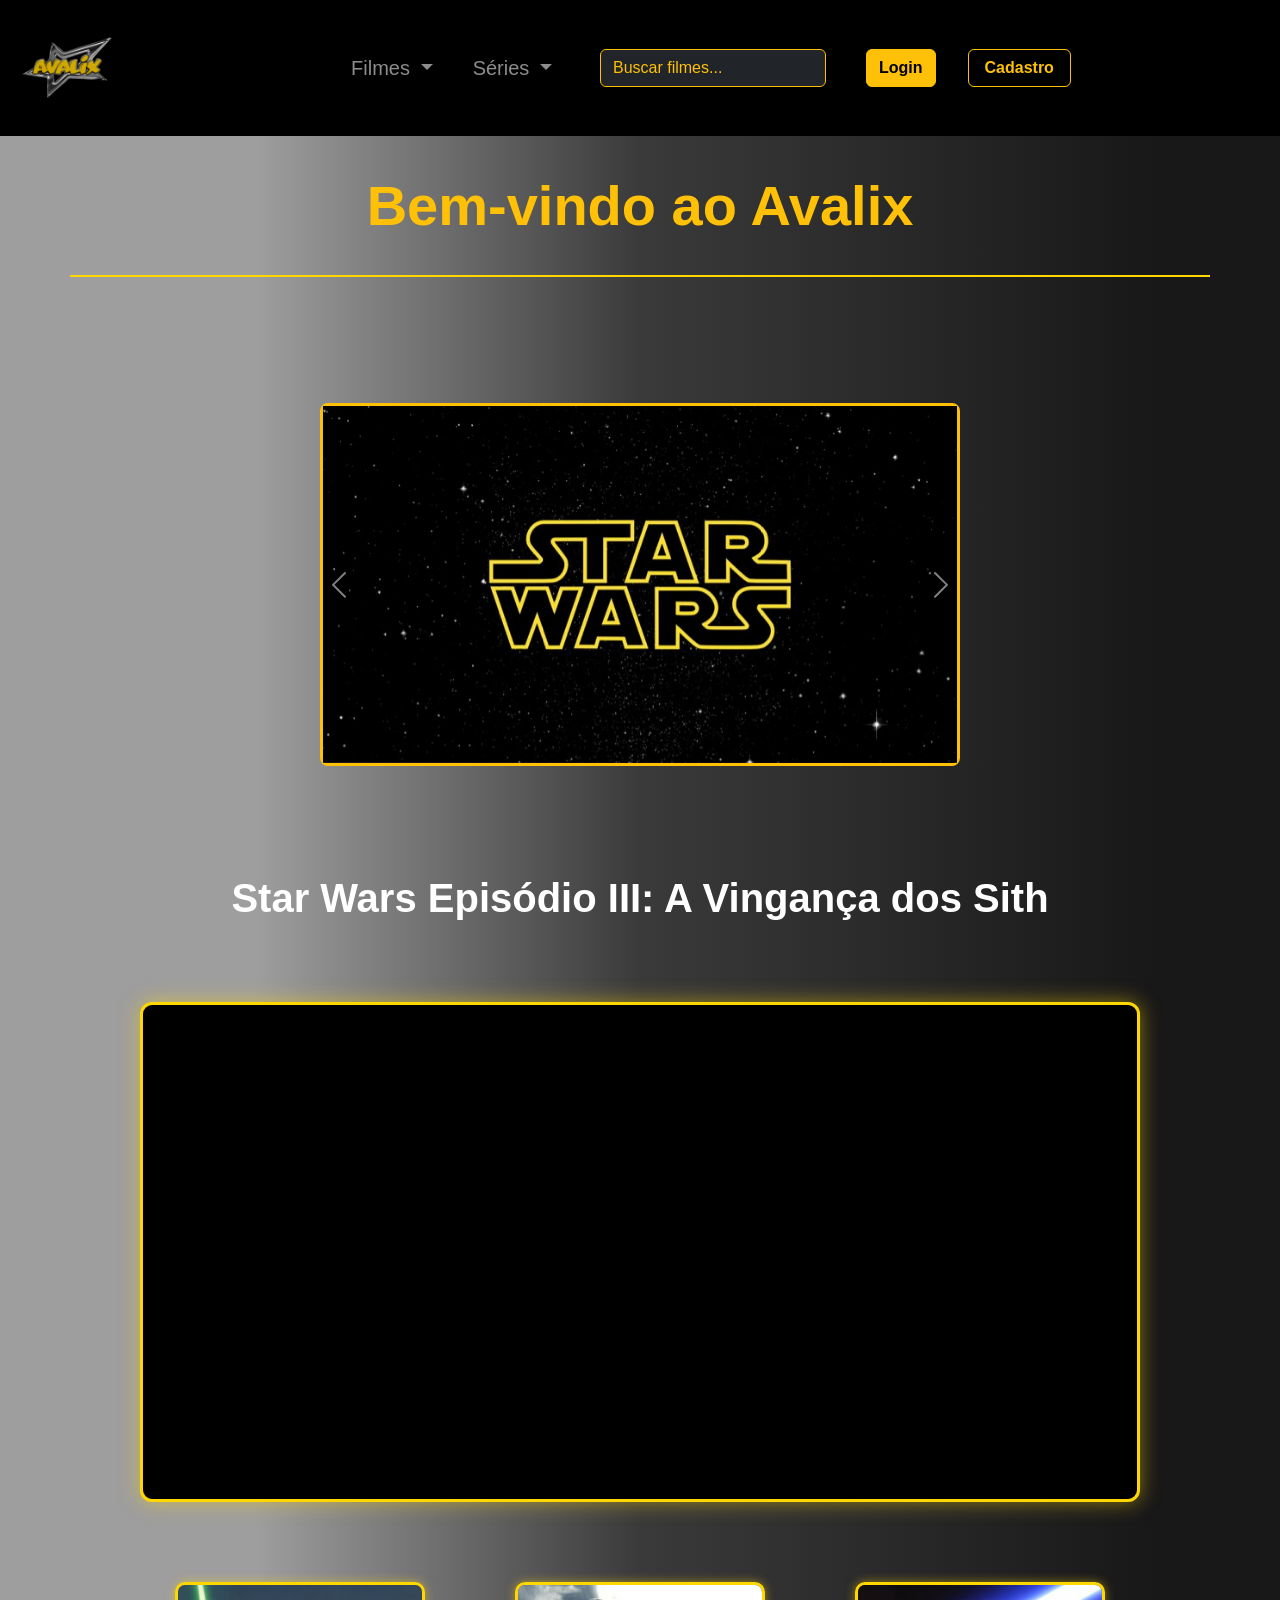
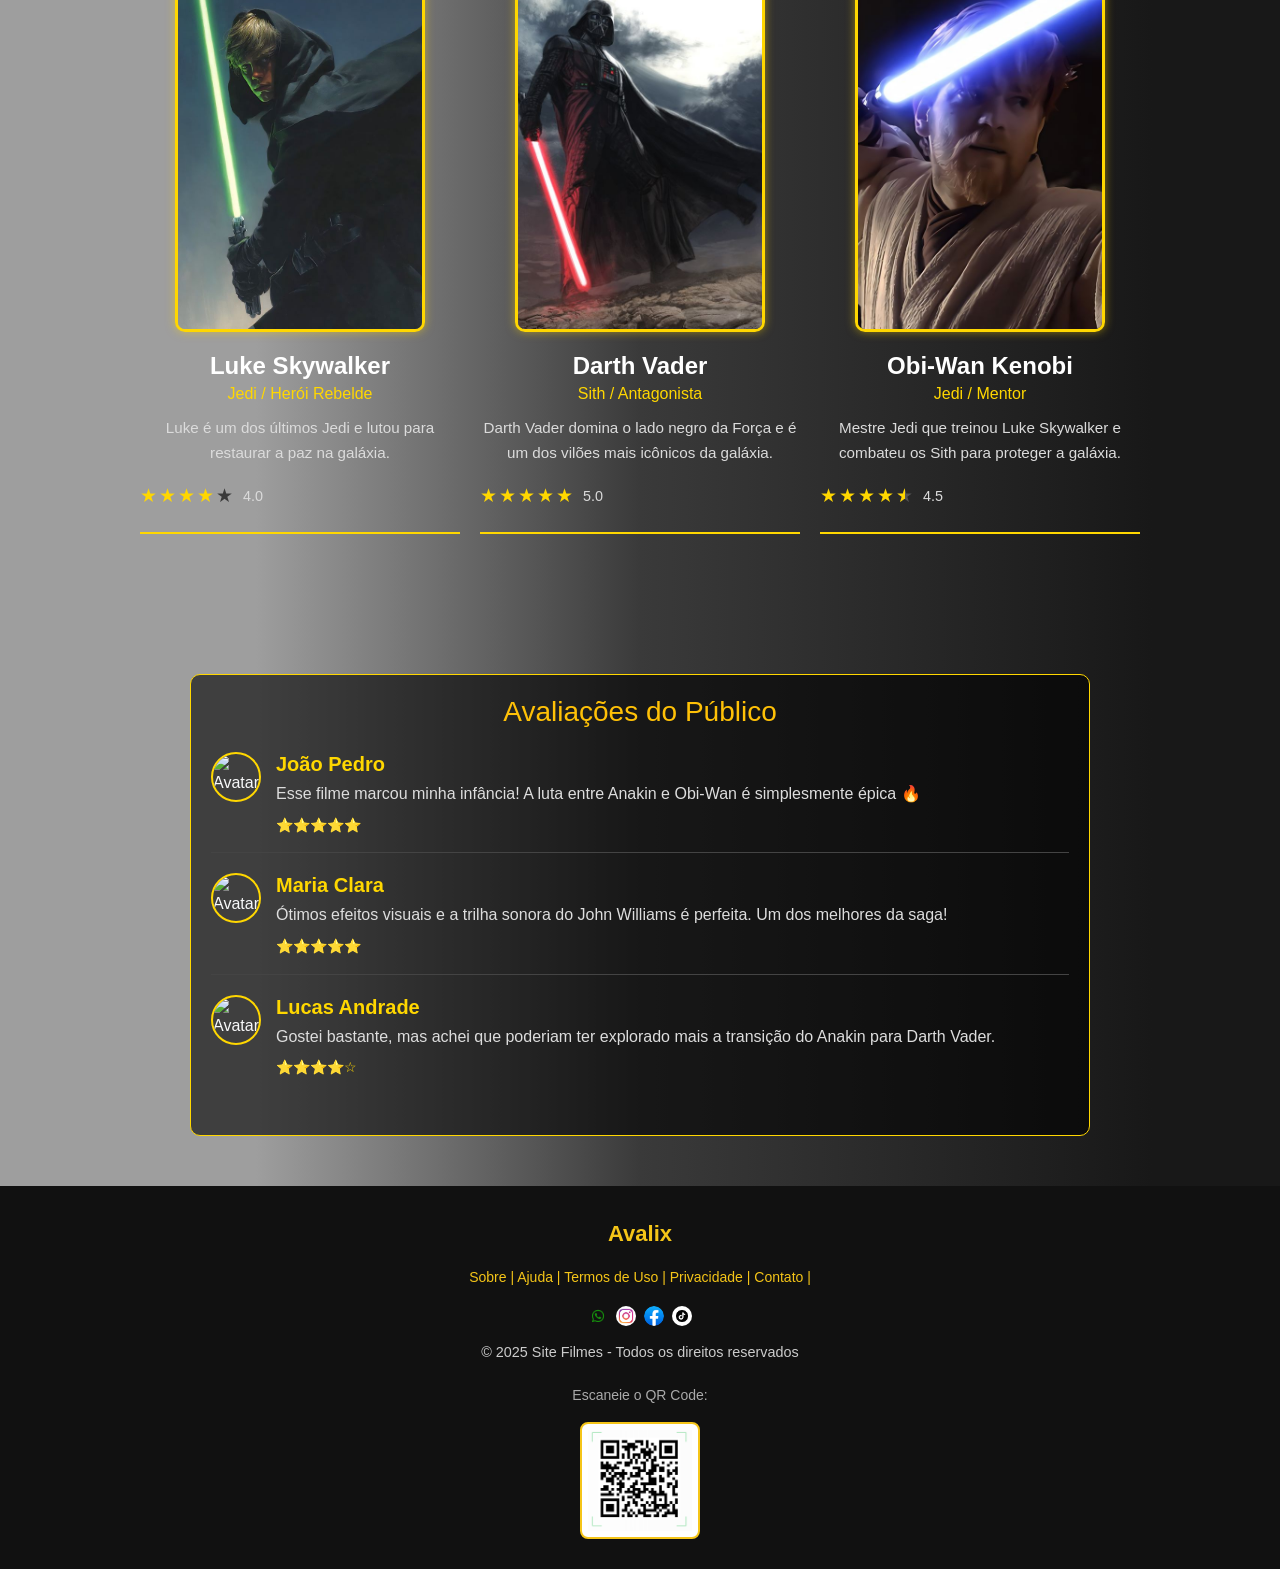
==== index3.html @ ba44b662 "Add files via upload" ====
<!DOCTYPE html>
<html lang="pt-br">

<head>
    <meta charset="UTF-8"> <!-- Define codificação de caracteres -->
    <meta name="viewport" content="width=device-width, initial-scale=1.0"> <!-- Responsividade para mobile -->
    <title>Avalix</title> <!-- Título da página -->

    <!-- Bootstrap CSS -->
    <link href="https://cdn.jsdelivr.net/npm/bootstrap@5.3.3/dist/css/bootstrap.min.css" rel="stylesheet">

    <!-- Estilo personalizado -->
    <link rel="stylesheet" href="./css/style3.css">
    <link rel="shortcut icon" href="img/janela_site.png" type="image/x-icon"> <!-- Favicon -->

    <!-- LINK AOS (animações) -->
    <link href="https://cdn.jsdelivr.net/npm/aos@2.3.4/dist/aos.css" rel="stylesheet">

    <style>
        body {
            padding-top: 100px; /* Espaço para não ficar atrás da navbar fixa */
        }
    </style>

</head>

<body class="bg-dark text-light"> <!-- Cor de fundo e texto -->

    <!-- NAVBAR -->
    <nav class="navbar navbar-expand-lg navbar-dark bg-black fixed-top">
        <div class="container-fluid">

            <!-- Logo -->
            <a class="navbar-brand fw-bold text-warning fs-5 d-flex align-items-center gap-2" href="#">
                <img src="img/Avalix.png" alt="Logo Avalix" style="height: 110px; width: auto;">
            </a>

            <!-- Botão hamburguer para mobile -->
            <button class="navbar-toggler" type="button" data-bs-toggle="collapse" data-bs-target="#navbarNav">
                <span class="navbar-toggler-icon"></span>
            </button>

            <!-- Itens da navbar -->
            <div class="collapse navbar-collapse" id="navbarNav">
                <ul class="navbar-nav mx-auto d-flex align-items-lg-center gap-lg-4">

                    <!-- Dropdown Filmes -->
                    <li class="nav-item dropdown">
                        <a class="nav-link dropdown-toggle fs-5" href="#" role="button" data-bs-toggle="dropdown">
                            Filmes
                        </a>
                        <ul class="dropdown-menu bg-black border-0">
                            <!-- Lista de gêneros de filmes -->
                            <li><a class="dropdown-item text-warning" href="#">Ação</a></li>
                            <li><a class="dropdown-item text-warning" href="#">Aventura</a></li>
                            <li><a class="dropdown-item text-warning" href="#">Animação</a></li>
                            <li><a class="dropdown-item text-warning" href="#">Biografia</a></li>
                            <li><a class="dropdown-item text-warning" href="#">Comédia</a></li>
                            <li><a class="dropdown-item text-warning" href="#">Comédia Romântica</a></li>
                            <li><a class="dropdown-item text-warning" href="#">Crime</a></li>
                            <li><a class="dropdown-item text-warning" href="#">Documentário</a></li>
                            <li><a class="dropdown-item text-warning" href="#">Drama</a></li>
                            <li><a class="dropdown-item text-warning" href="#">Esporte</a></li>
                            <li><a class="dropdown-item text-warning" href="#">Família</a></li>
                            <li><a class="dropdown-item text-warning" href="#">Fantasia</a></li>
                            <li><a class="dropdown-item text-warning" href="#">Ficção Científica</a></li>
                            <li><a class="dropdown-item text-warning" href="#">Guerra</a></li>
                            <li><a class="dropdown-item text-warning" href="#">História</a></li>
                            <li><a class="dropdown-item text-warning" href="#">Mistério</a></li>
                            <li><a class="dropdown-item text-warning" href="#">Romance</a></li>
                            <li><a class="dropdown-item text-warning" href="#">Suspense</a></li>
                            <li><a class="dropdown-item text-warning" href="#">Terror</a></li>
                        </ul>
                    </li>

                    <!-- Dropdown Séries -->
                    <li class="nav-item dropdown">
                        <a class="nav-link dropdown-toggle fs-5" href="#" role="button" data-bs-toggle="dropdown">
                            Séries
                        </a>
                        <ul class="dropdown-menu bg-black border-0">
                            <!-- Lista de gêneros de séries -->
                            <li><a class="dropdown-item text-warning" href="#">Ação</a></li>
                            <li><a class="dropdown-item text-warning" href="#">Aventura</a></li>
                            <li><a class="dropdown-item text-warning" href="#">Animação</a></li>
                            <li><a class="dropdown-item text-warning" href="#">Biografia</a></li>
                            <li><a class="dropdown-item text-warning" href="#">Comédia</a></li>
                            <li><a class="dropdown-item text-warning" href="#">Comédia Dramática</a></li>
                            <li><a class="dropdown-item text-warning" href="#">Crime / Policial</a></li>
                            <li><a class="dropdown-item text-warning" href="#">Documentário</a></li>
                            <li><a class="dropdown-item text-warning" href="#">Drama</a></li>
                            <li><a class="dropdown-item text-warning" href="#">Fantasia</a></li>
                            <li><a class="dropdown-item text-warning" href="#">Ficção Científica</a></li>
                            <li><a class="dropdown-item text-warning" href="#">Minissérie</a></li>
                            <li><a class="dropdown-item text-warning" href="#">Mistério</a></li>
                            <li><a class="dropdown-item text-warning" href="#">Reality Show</a></li>
                            <li><a class="dropdown-item text-warning" href="#">Romance</a></li>
                            <li><a class="dropdown-item text-warning" href="#">Suspense / Thriller</a></li>
                            <li><a class="dropdown-item text-warning" href="#">Terror</a></li>
                        </ul>
                    </li>

                    <!-- Barra de Pesquisa -->
                    <li class="nav-item d-flex align-items-center my-2 my-lg-0">
                        <form class="d-flex mx-lg-3 w-100">
                            <input class="form-control bg-dark text-light border-warning" type="search"
                                placeholder="Buscar filmes..." aria-label="Buscar">
                        </form>
                    </li>

                    <!-- Botão Login -->
                    <li class="nav-item my-2 my-lg-0">
                        <button class="btn btn-warning fw-bold w-100 w-lg-auto" data-bs-toggle="modal"
                            data-bs-target="#loginModal">
                            Login
                        </button>
                    </li>

                    <!-- Botão Cadastro -->
                    <li class="nav-item my-2 my-lg-0">
                        <button class="btn btn-outline-warning fw-bold w-100 w-lg-auto ms-lg-2" data-bs-toggle="modal"
                            data-bs-target="#registerModal">
                            Cadastro
                        </button>
                    </li>
                </ul>
            </div>
        </div>
    </nav>

    <!-- Modal Login -->
    <div class="modal fade" id="loginModal" tabindex="-1" aria-labelledby="loginModalLabel" aria-hidden="true">
        <div class="modal-dialog">
            <div class="modal-content bg-black text-light">
                <div class="modal-header border-0">
                    <h5 class="modal-title text-warning" id="loginModalLabel">Login</h5>
                    <button type="button" class="btn-close btn-close-white" data-bs-dismiss="modal"></button>
                </div>
                <div class="modal-body">
                    <form id="loginForm">
                        <div class="mb-3">
                            <label class="form-label">Email</label>
                            <input type="email" class="form-control" placeholder="Digite seu email" required>
                        </div>
                        <div class="mb-3">
                            <label class="form-label">Senha</label>
                            <input type="password" class="form-control" placeholder="Digite sua senha" required>
                        </div>
                        <button type="submit" class="btn btn-warning w-100 fw-bold">Entrar</button>
                    </form>
                </div>
            </div>
        </div>
    </div>

    <!-- Modal Cadastro -->
    <div class="modal fade" id="registerModal" tabindex="-1" aria-labelledby="registerModalLabel" aria-hidden="true">
        <div class="modal-dialog">
            <div class="modal-content bg-black text-light">
                <div class="modal-header border-0">
                    <h5 class="modal-title text-warning" id="registerModalLabel">Cadastro</h5>
                    <button type="button" class="btn-close btn-close-white" data-bs-dismiss="modal"></button>
                </div>
                <div class="modal-body">
                    <form id="registerForm">
                        <div class="mb-3">
                            <label class="form-label">Nome</label>
                            <input type="text" class="form-control" placeholder="Digite seu nome" required>
                        </div>
                        <div class="mb-3">
                            <label class="form-label">Email</label>
                            <input type="email" class="form-control" placeholder="Digite seu email" required>
                        </div>
                        <div class="mb-3">
                            <label class="form-label">Senha</label>
                            <input type="password" class="form-control" placeholder="Crie uma senha" required>
                        </div>
                        <button type="submit" class="btn btn-warning w-100 fw-bold">Cadastrar</button>
                    </form>
                </div>
            </div>
        </div>
    </div>

    <!-- HERO -->
    <header class="text-center py-5 bg-dark">
        <div class="container">
            <h1 class="display-4 text-warning fw-bold mt-4">Bem-vindo ao Avalix</h1>
            <p class="lead"></p> <!-- Descrição opcional -->
        </div>
    </header>

    <!-- CARROSSEL -->
    <div id="carouselExampleAutoplaying" class="carousel slide py-5 bg-dark d-flex justify-content-center"
        data-bs-ride="carousel" data-bs-interval="3000" data-bs-pause="false">

        <div class="position-relative w-50 border border-3 border-warning rounded-3">

            <div class="carousel-inner">
                <!-- Slides do carrossel -->
                <div class="carousel-item active">
                    <a href="./index.html">
                    <img src="./img/Star Wars Carrosel.jpg" class="d-block w-100 img-fluid" alt="carrosel img 1">
                    </a>
                </div>
                <div class="carousel-item">
                    <img src="./img/Como Treinar o seu Dragão Carrosel.jpg" class="d-block w-100 img-fluid"
                        alt="carrosel img 2">
                </div>
                <div class="carousel-item">
                    <a href="./index2.html">
                        <img src="./img/Stranger Things Carrosel.jpg" class="d-block w-100 img-fluid"
                            alt="carrosel img 3">
                    </a>
                </div>
            </div>

            <!-- Botões de controle do carrossel -->
            <button class="carousel-control-prev" type="button" data-bs-target="#carouselExampleAutoplaying"
                data-bs-slide="prev">
                <span class="carousel-control-prev-icon" aria-hidden="true"></span>
                <span class="visually-hidden">Anterior</span>
            </button>
            <button class="carousel-control-next" type="button" data-bs-target="#carouselExampleAutoplaying"
                data-bs-slide="next">
                <span class="carousel-control-next-icon" aria-hidden="true"></span>
                <span class="visually-hidden">Próximo</span>
            </button>

        </div>
    </div>

    <!-- SEÇÃO STAR WARS -->
    <section class="section-filmes">
        <h2>Star Wars Episódio III: A Vingança dos Sith</h2>

        <!-- TRAILER DO FILME -->
        <div class="trailer-container">
            <div class="trailer-box">
                <iframe src="https://www.youtube.com/embed/LH8mp2uwSGo?si=BDNLz6mHc1DnH7xj" title="Trailer do Filme"
                    allowfullscreen></iframe>
            </div>
        </div>

        <!-- Personagens -->
        <div class="personagens-container">

            <!-- Card de personagem -->
            <div class="card-filme">
                <img src="img/Luke Skywalker.jpg" alt="Luke Skywalker">
                <div class="card-body">
                    <h5 class="card-title">Luke Skywalker</h5>
                    <p class="genero">Jedi / Herói Rebelde</p>
                    <p class="card-text">Luke é um dos últimos Jedi e lutou para restaurar a paz na galáxia.</p>
                    <div class="rating">
                        <!-- Estrelas de avaliação -->
                        <span class="star">★</span>
                        <span class="star">★</span>
                        <span class="star">★</span>
                        <span class="star">★</span>
                        <span class="star empty">★</span>
                        <span class="note">4.0</span>
                    </div>
                </div>
            </div>

            <div class="card-filme">
                <img src="img/Darth Vader.jpg" alt="Darth Vader">
                <div class="card-body">
                    <h5 class="card-title">Darth Vader</h5>
                    <p class="genero">Sith / Antagonista</p>
                    <p class="card-text">Darth Vader domina o lado negro da Força e é um dos vilões mais icônicos da
                        galáxia.</p>
                    <div class="rating">
                        <span class="star">★</span>
                        <span class="star">★</span>
                        <span class="star">★</span>
                        <span class="star">★</span>
                        <span class="star">★</span>
                        <span class="note">5.0</span>
                    </div>
                </div>
            </div>

            <div class="card-filme">
                <img src="img/Obi wan.jpg" alt="Obi-Wan Kenobi">
                <div class="card-body">
                    <h5 class="card-title">Obi-Wan Kenobi</h5>
                    <p class="genero">Jedi / Mentor</p>
                    <p class="card-text">Mestre Jedi que treinou Luke Skywalker e combateu os Sith para proteger a
                        galáxia.
                    </p>
                    <div class="rating">
                        <span class="star">★</span>
                        <span class="star">★</span>
                        <span class="star">★</span>
                        <span class="star">★</span>
                        <span class="star half">★</span>
                        <span class="note">4.5</span>
                    </div>
                </div>
            </div>
        </div>
    </section>

    <!-- COMENTÁRIOS -->
    <section class="comentarios">
        <h3 class="text-warning text-center mb-4">Avaliações do Público</h3>

        <!-- Comentário 1 -->
        <div class="comentario">
            <img src="https://i.pravatar.cc/50?img=1" alt="Avatar usuário">
            <div class="conteudo-comentario">
                <h5 class="nome">João Pedro</h5>
                <p class="texto">Esse filme marcou minha infância! A luta entre Anakin e Obi-Wan é simplesmente épica 🔥
                </p>
                <span class="nota">⭐⭐⭐⭐⭐</span>
            </div>
        </div>

        <!-- Comentário 2 -->
        <div class="comentario">
            <img src="https://i.pravatar.cc/50?img=2" alt="Avatar usuário">
            <div class="conteudo-comentario">
                <h5 class="nome">Maria Clara</h5>
                <p class="texto">Ótimos efeitos visuais e a trilha sonora do John Williams é perfeita. Um dos melhores
                    da saga!</p>
                <span class="nota">⭐⭐⭐⭐⭐</span>
            </div>
        </div>

        <!-- Comentário 3 -->
        <div class="comentario">
            <img src="https://i.pravatar.cc/50?img=3" alt="Avatar usuário">
            <div class="conteudo-comentario">
                <h5 class="nome">Lucas Andrade</h5>
                <p class="texto">Gostei bastante, mas achei que poderiam ter explorado mais a transição do Anakin para
                    Darth Vader.</p>
                <span class="nota">⭐⭐⭐⭐☆</span>
            </div>
        </div>
    </section>

    <!-- FOOTER -->
    <footer class="avalix-footer">
        <div class="footer-container">

            <!-- Logo do Footer -->
            <div class="logof">
                <a href="#">Avalix</a>
            </div>

            <!-- Links do Footer -->
            <nav class="footer-links">
                <a href="#">Sobre |</a>
                <a href="#">Ajuda |</a>
                <a href="#">Termos de Uso |</a>
                <a href="#">Privacidade |</a>
                <a href="#">Contato |</a>
            </nav>

            <!-- Redes Sociais -->
            <div class="social-icons">
                <a href="https://wa.me/5500000000000" target="_blank">
                    <img src="./img/whats.png" alt="WhatsApp">
                </a>
                <a href="https://instagram.com" target="_blank">
                    <img src="./img/instagram.jpg" alt="Instagram">
                </a>
                <a href="https://facebook.com" target="_blank">
                    <img src="./img/facebook.png" alt="Facebook">
                </a>
                <a href="https://tiktok.com" target="_blank">
                    <img src="./img/tiktok.jpg" alt="TikTok">
                </a>
            </div>

        </div>

        <!-- Direitos autorais -->
        <p class="copy">© 2025 Site Filmes - Todos os direitos reservados</p>

        <!-- QR Code -->
        <div class="qrcode-box">
            <p>Escaneie o QR Code:</p>
            <img src="./img/documentação QR.png" alt="QR Code Avalix">
        </div>

    </footer>

    <!-- Bootstrap JS -->
    <script src="https://cdn.jsdelivr.net/npm/bootstrap@5.3.3/dist/js/bootstrap.bundle.min.js"></script>
    <script src="js/script.js"></script>

    <!-- AOS -->
    <script src="https://cdn.jsdelivr.net/npm/aos@2.3.4/dist/aos.js"></script>
    <script>
        // Inicializa animações AOS
        AOS.init({
            once: true, // anima uma vez ao aparecer
            duration: 800 // duração da animação em ms
        });
    </script>

</body>

</html>
---- css/style3.css ----
/* ==========================
   VARIÁVEIS DE COR
   Variáveis CSS que definem cores e gradientes usados no site
========================== */
:root {
  --clr-primary: #181818; /* Cor primária escura */
  --clr-secondary: #3a3a3a; /* Cor secundária para elementos de destaque */
  --clr-accent: #FFD700; /* Cor de destaque (dourado) */
  --clr-card: #dbdbdb; /* Cor para textos em cards */
  --clr-shadow: #ffffff; /* Cor de sombras e textos claros */
  --clr-no-color: transparent; /* Sem cor de fundo */
  --clr-gradient0: linear-gradient(to right, #9e9e9e 20%, var(--clr-secondary) 50%, var(--clr-primary) 90%);
  --clr-gradient2: linear-gradient(45deg, var(--clr-accent) 10%, #fdff6f 90%);
}

/* ==========================
   GLOBAL
   Estilização global do body e placeholders
========================== */
body {
  background: var(--clr-gradient0); /* Fundo com gradiente */
  color: var(--clr-shadow); /* Cor padrão do texto */
  font-family: Arial, sans-serif; /* Fonte global */
  line-height: 1.6; /* Espaçamento entre linhas */
  padding-top: 100px; /* Espaço no topo para navbar fixa */
}

::placeholder {
  color: #ffc107 !important; /* Cor dos placeholders nos inputs */
  opacity: 0.9;
}

/* Dropdown */
.dropdown-menu.bg-black .dropdown-item {
  color: #ffc107 !important; /* Cor dos itens do dropdown */
}
.dropdown-menu.bg-black .dropdown-item:hover,
.dropdown-menu.bg-black .dropdown-item:focus {
  background-color: #1a1a1a !important; /* Cor de fundo ao passar mouse ou foco */
}

/* ==========================
   NAVBAR E CARROSSEL
========================== */

.container {
  background: var(--clr-no-color);
  border: none;
  border-bottom: 2px solid var(--clr-accent);
  margin-bottom: 30px;
  padding-bottom: 20px;
  position: relative;
}

.navbar .container {
  width: 100%;
  height: 75px; /* Altura da navbar */
}

.carousel {
  background: var(--clr-gradient0); /* Fundo do carrossel */
}

.carousel-control-prev,
.carousel-control-next {
  top: 50%;
  transform: translateY(-50%); /* Centraliza verticalmente os botões */
  width: 5%; /* Largura dos botões */
}

@media (max-width: 768px) {
  .carousel-control-prev,
  .carousel-control-next {
    width: 10%; /* Botões maiores em telas pequenas */
  }
}

/* ==========================
   HEADER
========================== */
header.text-center {
  background: var(--clr-gradient0); /* Fundo do header */
  padding: 80px 0;
  border-radius: 8px;
}

header h1 {
  color: var(--clr-shadow); /* Cor do título */
  font-family: 'lemonmilk-bold', sans-serif; /* Fonte do título */
}

/* ==========================
   SEÇÃO FILMES
========================== */
.section-filmes {
  padding: 60px 0;
  background: var(--clr-gradient0); /* Fundo da seção */
  border-radius: 8px;
}

.section-filmes h2 {
  font-size: 2.5rem;
  font-weight: bold;
  margin-bottom: 40px;
  text-align: center;
  color: var(--clr-shadow);
  font-family: 'lemonmilk-bold', sans-serif;
}

.card-filme {
  background: var(--clr-no-color); /* Sem fundo */
  border: none;
  border-bottom: 2px solid var(--clr-accent); /* Linha de destaque */
  margin-bottom: 30px;
  padding-bottom: 20px;
  display: flex;
  gap: 20px; /* Espaço entre imagem e texto */
}

.card-body {
  padding-left: 0; /* Remove padding à esquerda */
}

.card-title {
  font-size: 1.5rem;
  font-weight: bold;
  color: var(--clr-shadow);
  font-family: 'lemonmilk-bold', sans-serif;
}

.genero {
  font-size: 1rem;
  font-weight: 500;
  margin-bottom: 10px;
  color: var(--clr-accent); /* Cor dourada para destaque */
}

.card-text {
  color: var(--clr-card);
  font-size: 0.95rem;
}

.card-filme img {
  width: 250px;       
  height: 350px;      
  object-fit: cover;  /* Ajusta a imagem sem distorcer */
  border-radius: 10px;
  border: 3px solid var(--clr-accent); /* Borda dourada */
  box-shadow: 0 0 10px rgba(255, 215, 0, 0.5); /* Sombra da imagem */
  display: block;
  margin: 0;          /* Alinha à esquerda */
}

/* ==========================
   RATING (ESTRELAS)
========================== */
.rating {
  display: flex;
  align-items: center;
  margin-top: 10px;
}
.rating .star {
  font-size: 1.2rem;
  color: var(--clr-accent); /* Cor das estrelas cheias */
  margin-right: 2px;
}
.rating .star.empty {
  color: var(--clr-secondary); /* Cor das estrelas vazias */
}
.rating .note {
  font-size: 0.9rem;
  color: var(--clr-card);
  margin-left: 8px;
}

/* ==========================
   FOOTER
========================== */
.avalix-footer {
  background: #111;
  color: #aaa;
  padding: 30px 20px;
  text-align: center;
  font-size: 14px;
}

.avalix-footer a {
  color: #f5c518; /* Cor dos links */
  text-decoration: none;
}
.avalix-footer a:hover {
  text-decoration: underline;
}

.avalix-footer .footer-container {
  max-width: 1000px;
  margin: 0 auto;
}
.avalix-footer .logof {
  font-size: 22px;
  font-weight: bold;
  margin-bottom: 15px;
}
.avalix-footer .footer-links {
  margin-bottom: 15px;
}
.avalix-footer .copy {
  font-size: 0.9rem;
  margin-top: 15px;
  color: #ccc;
}

.social-icons {
  display: flex;
  gap: 8px;
  justify-content: center;
  margin-top: 15px;
}

.social-icons a img {
  width: 20px;
  height: 20px;
  border-radius: 50%; /* Torna imagens redondas */
  transition: transform 0.2s, box-shadow 0.2s;
}
.social-icons a img:hover {
  transform: scale(1.15); /* Aumenta ao passar mouse */
  box-shadow: 0 4px 10px rgba(0, 0, 0, 0.3);
}

.qrcode-box {
  margin-top: 20px;
  text-align: center;
}
.qrcode-box img {
  width: 120px;
  border: 2px solid #f5c518;
  border-radius: 8px;
  padding: 6px;
  background: #fff;
  transition: transform 0.2s;
}
.qrcode-box img:hover {
  transform: scale(1.05);
}

/* ==========================
   RESPONSIVIDADE
========================== */
@media (max-width: 992px) {
  body { font-size: 15px; }
  .avalix-footer .footer-links { font-size: 0.95rem; }
}

@media (max-width: 768px) {
  .avalix-footer .footer-links {
    display: flex;
    flex-direction: column;
    gap: 8px;
  }
  .avalix-footer .logof { font-size: 18px; margin-bottom: 10px; }
  .social-icons a img { width: 18px; height: 18px; }
}

@media (max-width: 480px) {
  body { font-size: 14px; line-height: 1.4; }
  .avalix-footer .copy { font-size: 0.75rem; margin-top: 10px; }
  .avalix-footer .footer-links { font-size: 0.85rem; }
  .social-icons a img { width: 16px; height: 16px; }
}

/* ==========================
   TRAILER DO FILME
========================== */
.trailer-container {
  display: flex;
  justify-content: center;
  margin: 40px 0;
}

.trailer-box {
  width: 1000px;        /* largura fixa */
  height: 500px;        /* altura fixa */
  background-color: #000;
  border: 3px solid var(--clr-accent);
  border-radius: 12px;
  overflow: hidden;
  box-shadow: 0 0 20px rgba(255, 215, 0, 0.5);
}

.trailer-box iframe {
  width: 100%;
  height: 100%;
  border: none;
}

/* ==========================
   AJUSTE DE PERSONAGENS
========================== */
.section-filmes {
  display: flex;
  flex-direction: column;
  align-items: center;
}

.card-filme {
  flex-direction: row;
  justify-content: flex-start;
  width: 90%;
  max-width: 1000px;
  margin-bottom: 30px;
}

.card-filme img {
  margin: 0 auto; /* centraliza a imagem */
}

/* Container dos personagens */
.personagens-container {
  display: flex;
  flex-wrap: wrap; /* quebra para a linha de baixo se não couber */
  gap: 20px;
  justify-content: center; /* centraliza horizontalmente */
  margin-top: 40px;
}

/* Cada card de personagem */
.card-filme {
  flex: 1 1 300px; /* largura mínima de 300px */
  max-width: 320px;
  display: flex;
  flex-direction: column; /* imagem em cima, texto embaixo */
  align-items: center;
  text-align: center;
}

/* Estrela "meia nota" */
.star.half {
  position: relative;
  display: inline-block;
  color: #555; /* cor de fundo da estrela vazia */
}

.star.half::before {
  content: '★';
  position: absolute;
  left: 0;
  width: 50%;
  overflow: hidden;
  color: gold; /* metade dourada da estrela */
}

/* ==========================
   COMENTÁRIOS
========================== */
.comentarios {
  margin: 50px auto;
  max-width: 900px;
  background: rgba(0, 0, 0, 0.6);
  padding: 20px;
  border-radius: 10px;
  border: 1px solid gold;
}

.comentario {
  display: flex;
  align-items: flex-start;
  gap: 15px;
  margin-bottom: 20px;
  padding-bottom: 15px;
  border-bottom: 1px solid #444;
}

.comentario:last-child {
  border-bottom: none; /* Remove borda do último comentário */
}

.comentario img {
  width: 50px;
  height: 50px;
  border-radius: 50%; /* Avatar circular */
  border: 2px solid gold;
}

.conteudo-comentario {
  flex: 1; /* Faz o conteúdo ocupar o espaço restante */
}

.conteudo-comentario .nome {
  font-weight: bold;
  margin: 0;
  color: gold;
}

.conteudo-comentario .texto {
  margin: 5px 0;
  color: #ddd;
}

.conteudo-comentario .nota {
  font-size: 14px;
  color: gold;
}
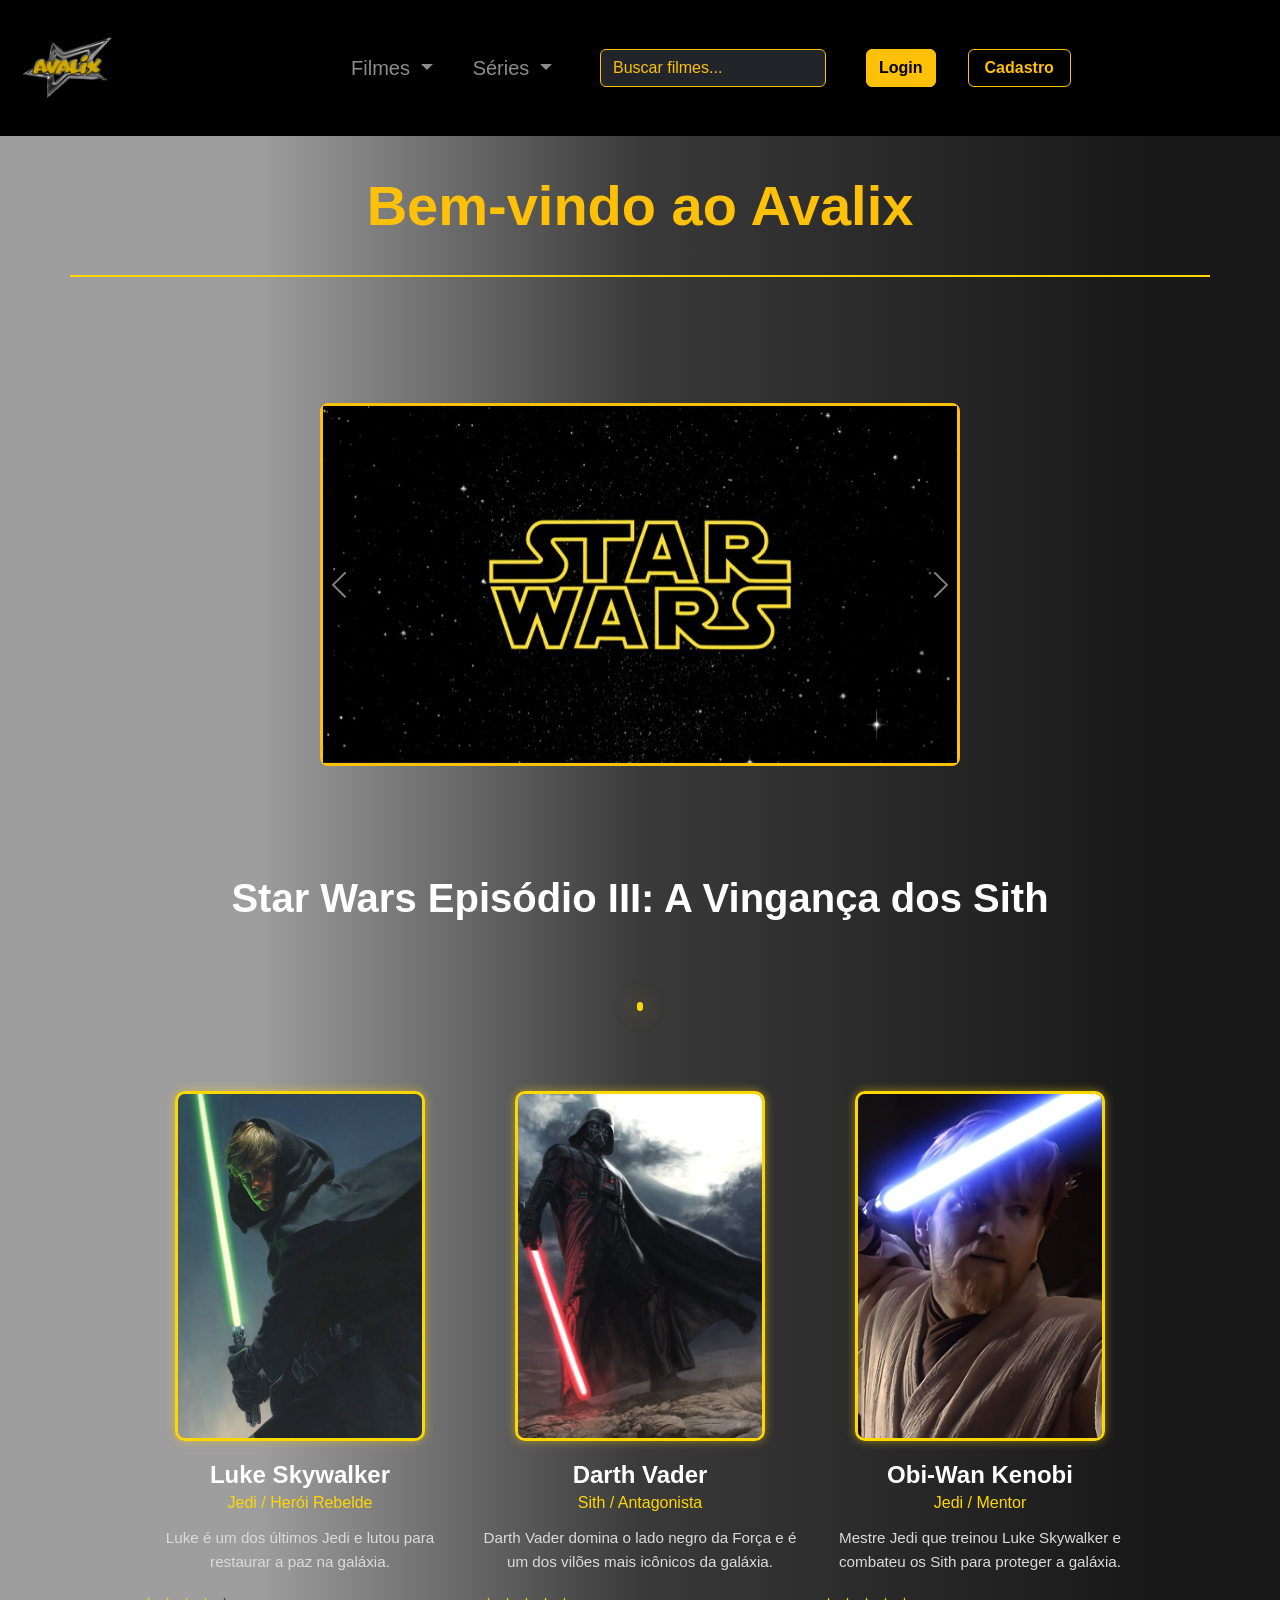
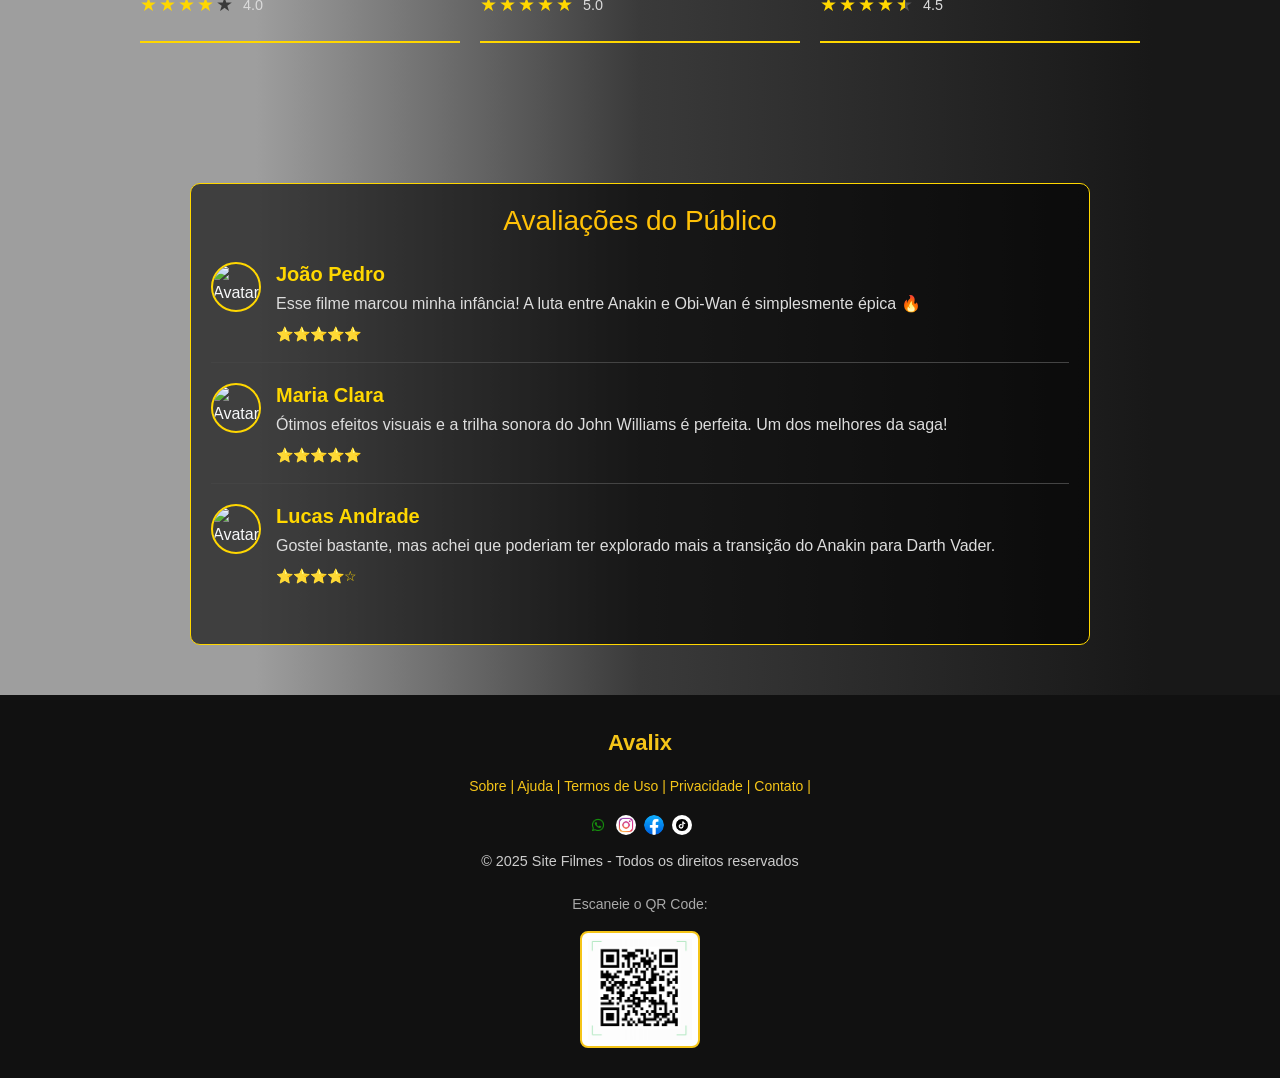
==== commit 26dafb66: "Ajuste iframe trailer Youtube" ====
--- a/index3.html
+++ b/index3.html
@@ -237,8 +237,14 @@
         <!-- TRAILER DO FILME -->
         <div class="trailer-container">
             <div class="trailer-box">
-                <iframe src="https://www.youtube.com/embed/LH8mp2uwSGo?si=BDNLz6mHc1DnH7xj" title="Trailer do Filme"
-                    allowfullscreen></iframe>
+                <iframe
+  src="https://www.youtube.com/embed/LH8mp2uwSGo"
+  title="Trailer do Filme"
+  frameborder="0"
+  allow="accelerometer; autoplay; clipboard-write; encrypted-media; gyroscope; picture-in-picture"
+  allowfullscreen>
+</iframe>
+
             </div>
         </div>
 
--- a/css/style3.css
+++ b/css/style3.css
@@ -276,11 +276,15 @@
   display: flex;
   justify-content: center;
   margin: 40px 0;
+  padding: 0 16px; /* margem lateral no mobile */
 }
 
 .trailer-box {
-  width: 1000px;        /* largura fixa */
-  height: 500px;        /* altura fixa */
+  position: relative;
+  width: 100%;
+  max-width: 1000px;
+  padding-bottom: 56.25%; /* 16:9 */
+  height: 0;
   background-color: #000;
   border: 3px solid var(--clr-accent);
   border-radius: 12px;
@@ -289,6 +293,9 @@
 }
 
 .trailer-box iframe {
+  position: absolute;
+  top: 0;
+  left: 0;
   width: 100%;
   height: 100%;
   border: none;
